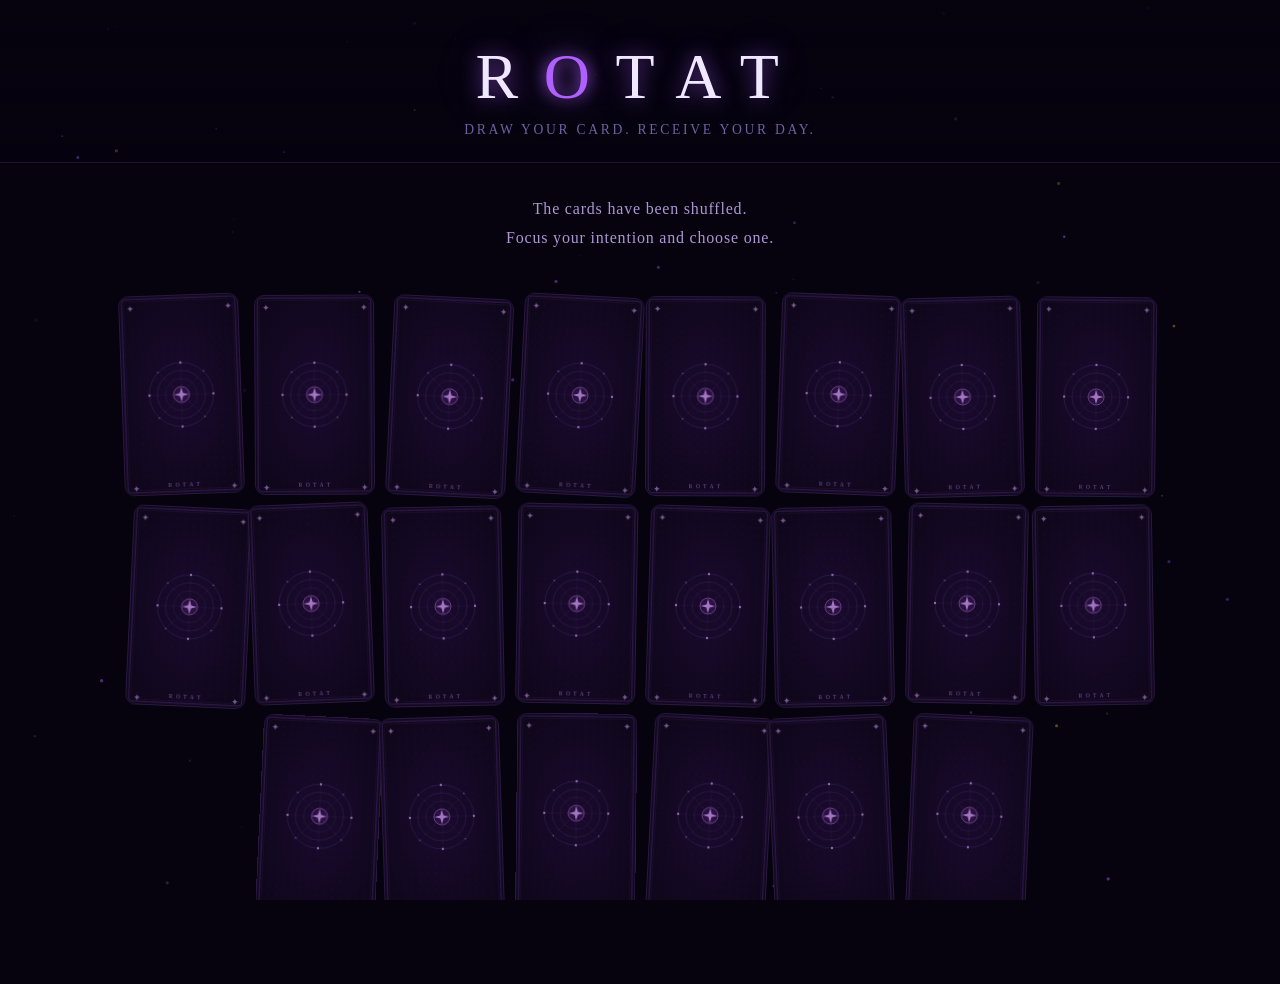
==== index.html @ 7ba83687 "Removed unneseccary public folder" ====
<!DOCTYPE html>
<html lang="en">
<head>
  <meta charset="UTF-8">
  <meta name="viewport" content="width=device-width, initial-scale=1.0">
  <title>Rotat — Card of the Day</title>
  <link rel="stylesheet" href="css/styles.css">
</head>
<body>
  <!-- Particle canvas background -->
  <canvas id="particles"></canvas>

  <!-- Header -->
  <header class="site-header">
    <div class="header-inner">
      <h1 class="logo">R<span class="logo-accent">O</span>TAT</h1>
      <p class="tagline">Draw your card. Receive your day.</p>
    </div>
  </header>

  <!-- Deck screen -->
  <main id="deck-screen" class="screen active">
    <div class="instruction-text">
      <p>The cards have been shuffled. <br>Focus your intention and choose one.</p>
    </div>
    <div id="deck-container">
      <!-- Cards rendered by JS -->
    </div>
    <div class="spread-hint">Hover to sense the energy &mdash; click to reveal</div>
  </main>

  <!-- Reading screen -->
  <main id="reading-screen" class="screen">
    <div class="reading-inner">
      <div id="flip-container" class="flip-container">
        <div class="flip-card">
          <div class="flip-card-front">
            <img id="card-back-img" src="images/cards/back.svg" alt="Card back">
          </div>
          <div class="flip-card-back">
            <img id="card-face-img" src="" alt="Tarot card">
          </div>
        </div>
      </div>

      <div id="card-reading" class="card-reading hidden">
        <div class="reading-header">
          <div class="card-number" id="card-number"></div>
          <h2 class="card-name" id="card-name"></h2>
          <div class="card-keywords" id="card-keywords"></div>
        </div>

        <div class="reading-divider">
          <span class="divider-star">✦</span>
        </div>

        <div class="reading-body">
          <p class="reading-meaning" id="card-meaning"></p>
        </div>

        <div class="reading-theme-box">
          <p class="theme-label">Theme for Today</p>
          <p class="reading-theme" id="card-theme"></p>
        </div>

        <button class="btn-new-reading" id="btn-new">
          <span>Draw Another Card</span>
        </button>
      </div>
    </div>
  </main>

  <!-- Loading overlay -->
  <div id="loading" class="loading-overlay">
    <div class="loading-spinner"></div>
  </div>

  <script src="js/particles.js"></script>
  <script src="js/app.js"></script>
</body>
</html>
---- css/styles.css ----
/* ============================================================
   ROTAT — Tarot Card of the Day
   Dark mystical UI
   ============================================================ */

/* --- Reset & Base ---------------------------------------- */
*, *::before, *::after {
  box-sizing: border-box;
  margin: 0;
  padding: 0;
}

:root {
  --bg-deep:      #06030f;
  --bg-dark:      #0d0820;
  --bg-card:      #12082a;
  --purple-deep:  #2a1050;
  --purple-mid:   #5a2a90;
  --purple-light: #9060d0;
  --purple-glow:  #c090ff;
  --gold:         #c8a040;
  --gold-light:   #e8c060;
  --text-bright:  #f0e8ff;
  --text-mid:     #c0a8e8;
  --text-muted:   #7060a0;
  --accent:       #b060ff;

  --card-w: 120px;
  --card-h: 200px;
  --card-radius: 10px;

  --transition-flip: 0.7s cubic-bezier(0.4, 0, 0.2, 1);
}

html, body {
  height: 100%;
  background: var(--bg-deep);
  color: var(--text-bright);
  font-family: 'Georgia', 'Times New Roman', serif;
  overflow-x: hidden;
}

body {
  min-height: 100vh;
  display: flex;
  flex-direction: column;
}

/* --- Particle Canvas ------------------------------------ */
#particles {
  position: fixed;
  inset: 0;
  z-index: 0;
  pointer-events: none;
}

/* --- Header --------------------------------------------- */
.site-header {
  position: relative;
  z-index: 10;
  text-align: center;
  padding: 2.5rem 1rem 1.5rem;
  border-bottom: 1px solid rgba(90, 42, 144, 0.3);
  background: linear-gradient(180deg, rgba(6,3,15,0.95) 0%, transparent 100%);
}

.header-inner {
  max-width: 800px;
  margin: 0 auto;
}

.logo {
  font-size: clamp(2.5rem, 6vw, 4rem);
  font-weight: 400;
  letter-spacing: 0.4em;
  color: var(--text-bright);
  text-shadow:
    0 0 20px rgba(176, 96, 255, 0.6),
    0 0 60px rgba(176, 96, 255, 0.2);
}

.logo-accent {
  color: var(--accent);
  text-shadow:
    0 0 15px rgba(176, 96, 255, 0.9),
    0 0 40px rgba(176, 96, 255, 0.5);
}

.tagline {
  margin-top: 0.5rem;
  font-size: 0.85rem;
  color: var(--text-muted);
  letter-spacing: 0.2em;
  text-transform: uppercase;
}

/* --- Screens -------------------------------------------- */
.screen {
  display: none;
  flex: 1;
  position: relative;
  z-index: 5;
}

.screen.active {
  display: flex;
  flex-direction: column;
  align-items: center;
}

/* --- Deck Screen ---------------------------------------- */
#deck-screen {
  padding: 2rem 1rem 1rem;
  gap: 1.5rem;
}

.instruction-text {
  text-align: center;
  color: var(--text-mid);
  font-size: 1rem;
  line-height: 1.8;
  letter-spacing: 0.05em;
  animation: fadeIn 1s ease both;
}

.instruction-text p {
  opacity: 0.9;
}

#deck-container {
  display: flex;
  flex-wrap: wrap;
  justify-content: center;
  gap: 10px;
  max-width: 1100px;
  padding: 1rem;
  animation: fadeIn 0.8s ease 0.3s both;
}

.spread-hint {
  font-size: 0.75rem;
  color: var(--text-muted);
  letter-spacing: 0.15em;
  opacity: 0.7;
  animation: pulse 3s ease-in-out infinite;
}

/* --- Deck Card ------------------------------------------ */
.deck-card {
  width: var(--card-w);
  height: var(--card-h);
  border-radius: var(--card-radius);
  cursor: pointer;
  position: relative;
  transition:
    transform 0.25s cubic-bezier(0.34, 1.56, 0.64, 1),
    box-shadow 0.25s ease;
  transform-origin: bottom center;
  will-change: transform;
}

.deck-card img {
  width: 100%;
  height: 100%;
  border-radius: var(--card-radius);
  display: block;
  user-select: none;
  pointer-events: none;
}

/* Stacked look: slight random rotation via JS */
.deck-card::after {
  content: '';
  position: absolute;
  inset: 0;
  border-radius: var(--card-radius);
  border: 1px solid rgba(144, 96, 208, 0.2);
  transition: border-color 0.25s;
}

.deck-card:hover {
  z-index: 20;
  box-shadow:
    0 0 18px rgba(176, 96, 255, 0.5),
    0 0 40px rgba(176, 96, 255, 0.2),
    0 8px 24px rgba(0, 0, 0, 0.5);
}

.deck-card:hover::after {
  border-color: rgba(176, 96, 255, 0.5);
}

.deck-card.selected {
  animation: cardPicked 0.5s ease forwards;
}

/* --- Reading Screen ------------------------------------- */
#reading-screen {
  padding: 2rem 1rem 3rem;
}

.reading-inner {
  display: flex;
  flex-direction: column;
  align-items: center;
  gap: 2rem;
  max-width: 700px;
  width: 100%;
  margin: 0 auto;
}

/* --- Card Flip ------------------------------------------ */
.flip-container {
  perspective: 1200px;
  width: 240px;
  height: 400px;
  flex-shrink: 0;
}

.flip-card {
  width: 100%;
  height: 100%;
  position: relative;
  transform-style: preserve-3d;
  transition: transform var(--transition-flip);
}

.flip-card.flipped {
  transform: rotateY(180deg);
}

.flip-card-front,
.flip-card-back {
  position: absolute;
  inset: 0;
  backface-visibility: hidden;
  -webkit-backface-visibility: hidden;
  border-radius: 16px;
  overflow: hidden;
  box-shadow:
    0 0 30px rgba(176, 96, 255, 0.3),
    0 12px 40px rgba(0, 0, 0, 0.6);
}

.flip-card-front img,
.flip-card-back img {
  width: 100%;
  height: 100%;
  object-fit: cover;
  display: block;
}

.flip-card-back {
  transform: rotateY(180deg);
}

/* --- Card Reading Text ---------------------------------- */
.card-reading {
  width: 100%;
  text-align: center;
  animation: slideUp 0.6s ease both;
}

.card-reading.hidden {
  visibility: hidden;
  opacity: 0;
}

.card-reading.visible {
  visibility: visible;
  animation: fadeSlideUp 0.8s ease both;
}

.reading-header {
  margin-bottom: 1.5rem;
}

.card-number {
  font-size: 0.8rem;
  letter-spacing: 0.3em;
  color: var(--gold);
  text-transform: uppercase;
  margin-bottom: 0.4rem;
  opacity: 0.8;
}

.card-name {
  font-size: clamp(1.6rem, 5vw, 2.4rem);
  font-weight: 400;
  color: var(--text-bright);
  letter-spacing: 0.12em;
  text-shadow: 0 0 20px rgba(176, 96, 255, 0.4);
  margin-bottom: 0.6rem;
}

.card-keywords {
  font-size: 0.75rem;
  letter-spacing: 0.2em;
  color: var(--purple-light);
  text-transform: uppercase;
}

.reading-divider {
  display: flex;
  align-items: center;
  gap: 1rem;
  margin: 1.2rem 0;
  color: var(--purple-mid);
}

.reading-divider::before,
.reading-divider::after {
  content: '';
  flex: 1;
  height: 1px;
  background: linear-gradient(90deg, transparent, rgba(90, 42, 144, 0.6), transparent);
}

.divider-star {
  color: var(--gold);
  font-size: 1rem;
}

.reading-body {
  margin-bottom: 1.5rem;
}

.reading-meaning {
  font-size: 1rem;
  line-height: 1.9;
  color: var(--text-mid);
  max-width: 560px;
  margin: 0 auto;
  font-style: italic;
}

.reading-theme-box {
  background: linear-gradient(135deg, rgba(42, 16, 80, 0.5), rgba(18, 8, 42, 0.7));
  border: 1px solid rgba(90, 42, 144, 0.4);
  border-radius: 12px;
  padding: 1.2rem 1.5rem;
  margin: 0 auto 2rem;
  max-width: 520px;
  position: relative;
}

.reading-theme-box::before {
  content: '';
  position: absolute;
  inset: 0;
  border-radius: 12px;
  box-shadow: inset 0 0 20px rgba(176, 96, 255, 0.05);
}

.theme-label {
  font-size: 0.7rem;
  letter-spacing: 0.25em;
  text-transform: uppercase;
  color: var(--gold);
  margin-bottom: 0.6rem;
  opacity: 0.8;
}

.reading-theme {
  font-size: 0.95rem;
  line-height: 1.8;
  color: var(--text-bright);
}

/* --- Button --------------------------------------------- */
.btn-new-reading {
  display: inline-flex;
  align-items: center;
  gap: 0.6rem;
  padding: 0.75rem 2rem;
  background: transparent;
  border: 1px solid var(--purple-mid);
  border-radius: 50px;
  color: var(--purple-glow);
  font-family: 'Georgia', serif;
  font-size: 0.9rem;
  letter-spacing: 0.15em;
  cursor: pointer;
  transition: all 0.3s ease;
}

.btn-new-reading:hover {
  background: rgba(90, 42, 144, 0.2);
  border-color: var(--accent);
  color: var(--text-bright);
  box-shadow: 0 0 20px rgba(176, 96, 255, 0.3);
}

/* --- Loading -------------------------------------------- */
.loading-overlay {
  position: fixed;
  inset: 0;
  z-index: 100;
  background: var(--bg-deep);
  display: flex;
  align-items: center;
  justify-content: center;
  opacity: 1;
  transition: opacity 0.5s ease;
}

.loading-overlay.hidden {
  opacity: 0;
  pointer-events: none;
}

.loading-spinner {
  width: 48px;
  height: 48px;
  border: 2px solid rgba(90, 42, 144, 0.3);
  border-top-color: var(--accent);
  border-radius: 50%;
  animation: spin 0.8s linear infinite;
}

/* --- Animations ----------------------------------------- */
@keyframes fadeIn {
  from { opacity: 0; }
  to   { opacity: 1; }
}

@keyframes fadeSlideUp {
  from { opacity: 0; transform: translateY(24px); }
  to   { opacity: 1; transform: translateY(0); }
}

@keyframes slideUp {
  from { transform: translateY(30px); opacity: 0; }
  to   { transform: translateY(0); opacity: 1; }
}

@keyframes cardPicked {
  0%   { transform: scale(1) translateY(0); }
  40%  { transform: scale(1.12) translateY(-20px); }
  70%  { transform: scale(0.95) translateY(-8px); }
  100% { transform: scale(1) translateY(0); opacity: 0; }
}

@keyframes spin {
  to { transform: rotate(360deg); }
}

@keyframes pulse {
  0%, 100% { opacity: 0.5; }
  50%       { opacity: 0.9; }
}

@keyframes glowPulse {
  0%, 100% { box-shadow: 0 0 20px rgba(176, 96, 255, 0.3); }
  50%       { box-shadow: 0 0 40px rgba(176, 96, 255, 0.6); }
}

/* --- Responsive ----------------------------------------- */
@media (max-width: 600px) {
  :root {
    --card-w: 90px;
    --card-h: 150px;
  }

  .flip-container {
    width: 200px;
    height: 334px;
  }

  .logo { font-size: 2.2rem; }

  .reading-inner {
    padding: 0 0.5rem;
  }
}
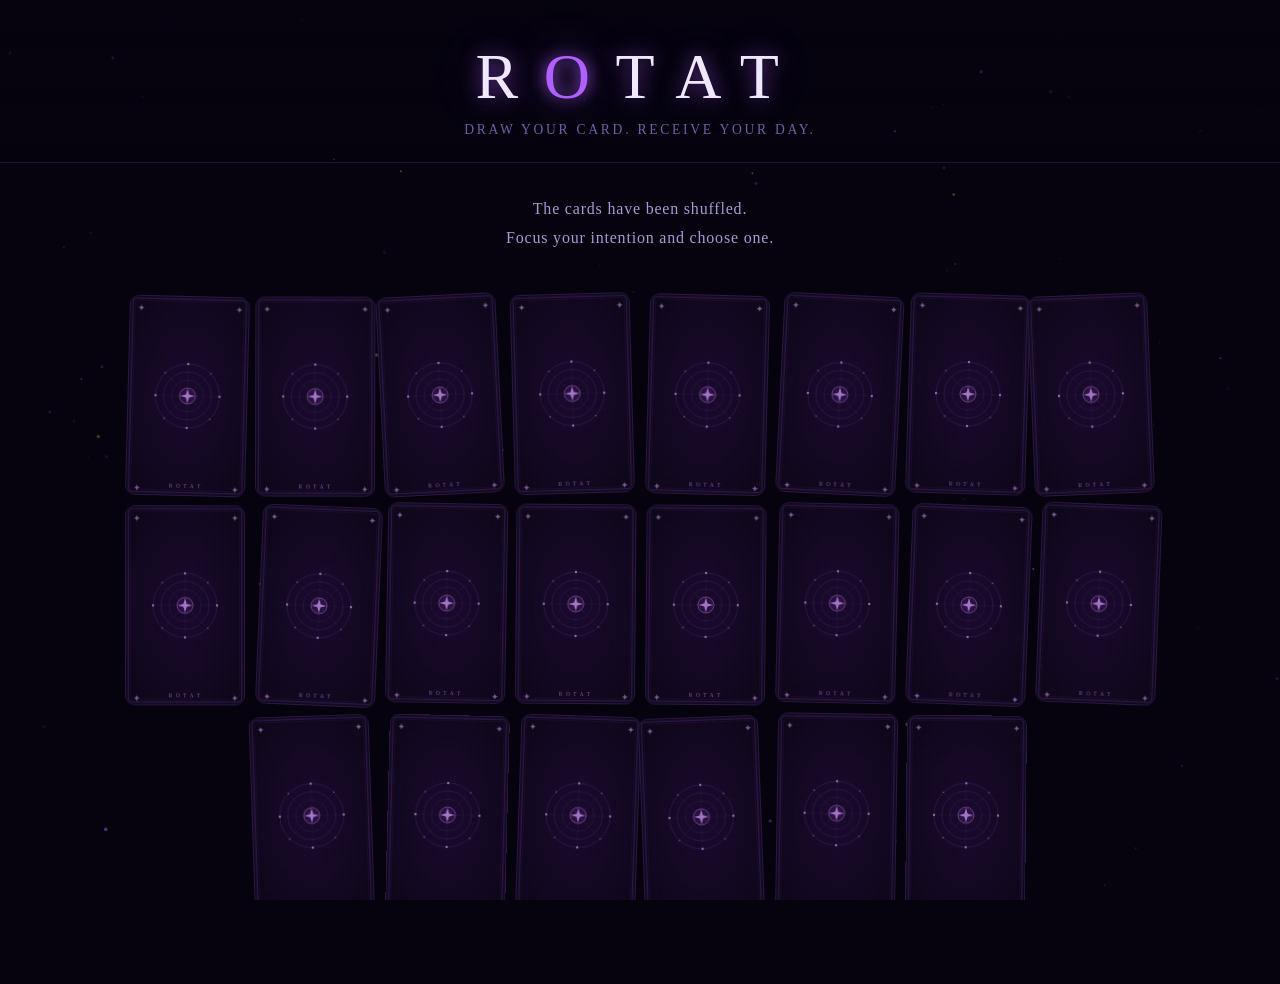
==== commit bf6c43e1: "Added favicon" ====
--- a/index.html
+++ b/index.html
@@ -4,6 +4,7 @@
   <meta charset="UTF-8">
   <meta name="viewport" content="width=device-width, initial-scale=1.0">
   <title>Rotat — Card of the Day</title>
+  <link rel="icon" type="image/svg+xml" href="favicon.svg">
   <link rel="stylesheet" href="css/styles.css">
 </head>
 <body>
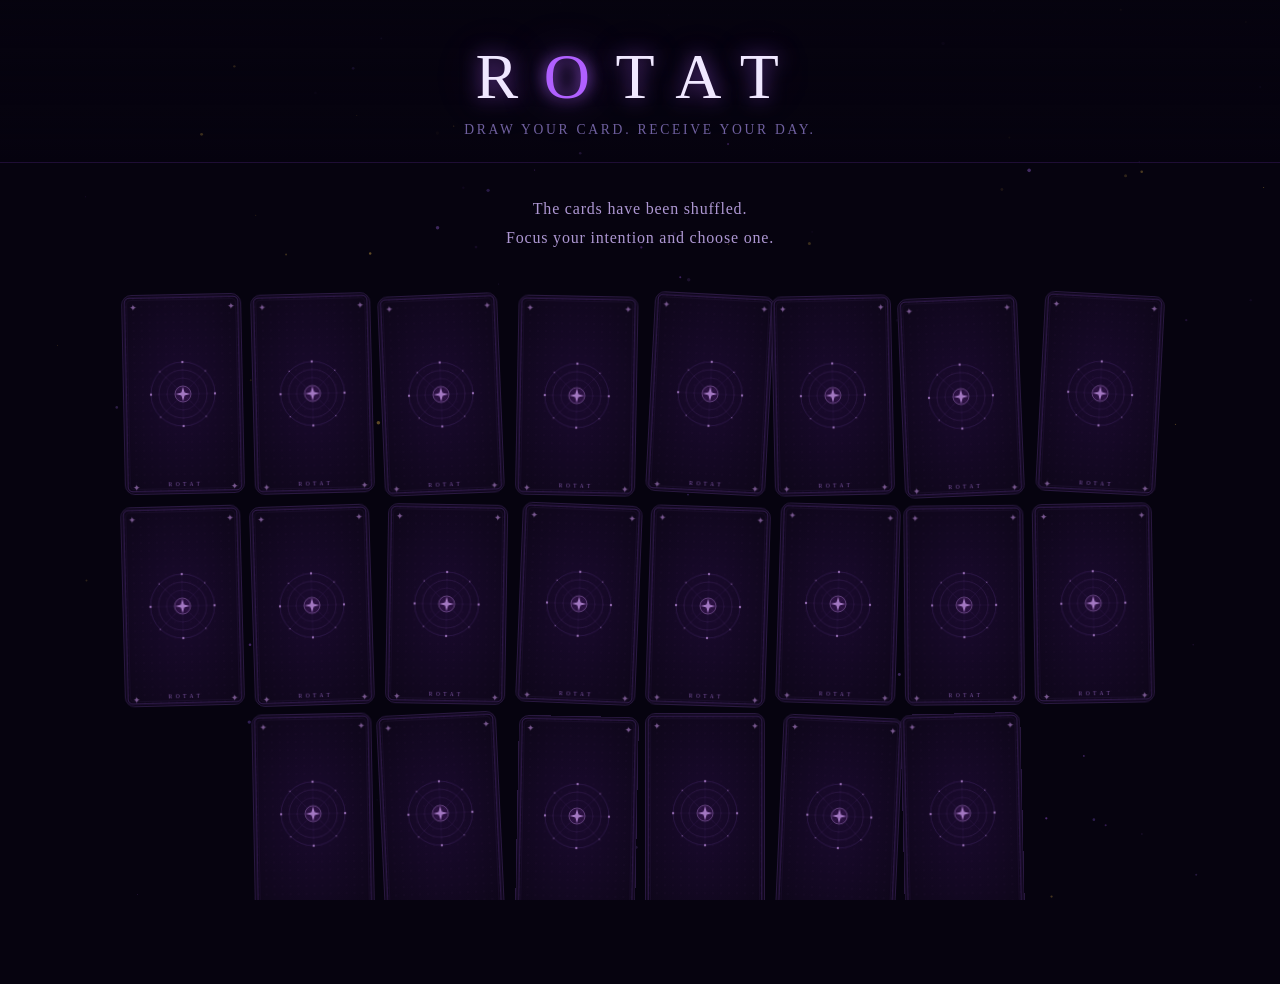
==== commit c1dbdd02: "Response UI" ====
--- a/index.html
+++ b/index.html
@@ -2,7 +2,7 @@
 <html lang="en">
 <head>
   <meta charset="UTF-8">
-  <meta name="viewport" content="width=device-width, initial-scale=1.0">
+  <meta name="viewport" content="width=device-width, initial-scale=1.0, viewport-fit=cover">
   <title>Rotat — Card of the Day</title>
   <link rel="icon" type="image/svg+xml" href="favicon.svg">
   <link rel="stylesheet" href="css/styles.css">
--- a/css/styles.css
+++ b/css/styles.css
@@ -458,18 +458,105 @@
 /* --- Responsive ----------------------------------------- */
 @media (max-width: 600px) {
   :root {
-    --card-w: 90px;
-    --card-h: 150px;
+    --card-w: 70px;
+    --card-h: 117px;
+    --card-radius: 7px;
+  }
+
+  /* Safe areas: Dynamic Island top, home bar bottom */
+  .site-header {
+    padding-top: calc(1.2rem + env(safe-area-inset-top));
+    padding-bottom: 1rem;
+  }
+
+  body {
+    padding-bottom: env(safe-area-inset-bottom);
+  }
+
+  /* Header */
+  .logo { font-size: 2rem; }
+
+  .tagline {
+    font-size: 0.75rem;
+    letter-spacing: 0.12em;
+  }
+
+  /* Deck screen */
+  #deck-screen {
+    padding: 1.2rem 0.5rem 0.75rem;
+    gap: 0.85rem;
+  }
+
+  .instruction-text {
+    font-size: 0.9rem;
+    padding: 0 0.5rem;
+  }
+
+  #deck-container {
+    gap: 7px;
+    padding: 0.5rem;
+  }
+
+  .spread-hint {
+    font-size: 0.7rem;
+  }
+
+  /* Reading screen */
+  #reading-screen {
+    padding: 1.5rem 1rem calc(2rem + env(safe-area-inset-bottom));
+  }
+
+  .reading-inner {
+    gap: 1.25rem;
+    padding: 0;
   }
 
   .flip-container {
-    width: 200px;
-    height: 334px;
-  }
-
-  .logo { font-size: 2.2rem; }
-
-  .reading-inner {
-    padding: 0 0.5rem;
-  }
-}
+    width: 170px;
+    height: 283px;
+  }
+
+  /* Reading text */
+  .reading-meaning {
+    font-size: 0.92rem;
+    line-height: 1.8;
+  }
+
+  .reading-theme-box {
+    padding: 1rem 1.2rem;
+    margin-bottom: 1.5rem;
+  }
+
+  .reading-theme {
+    font-size: 0.9rem;
+  }
+
+  /* Touch-friendly button */
+  .btn-new-reading {
+    min-height: 48px;
+    padding: 0.85rem 2rem;
+    font-size: 0.85rem;
+  }
+}
+
+/* Touch device: swap hover effects for active states */
+@media (hover: none) {
+  .deck-card:active {
+    z-index: 20;
+    box-shadow:
+      0 0 18px rgba(176, 96, 255, 0.5),
+      0 0 40px rgba(176, 96, 255, 0.2),
+      0 8px 24px rgba(0, 0, 0, 0.5);
+  }
+
+  .deck-card:active::after {
+    border-color: rgba(176, 96, 255, 0.5);
+  }
+
+  .btn-new-reading:active {
+    background: rgba(90, 42, 144, 0.2);
+    border-color: var(--accent);
+    color: var(--text-bright);
+    box-shadow: 0 0 20px rgba(176, 96, 255, 0.3);
+  }
+}
